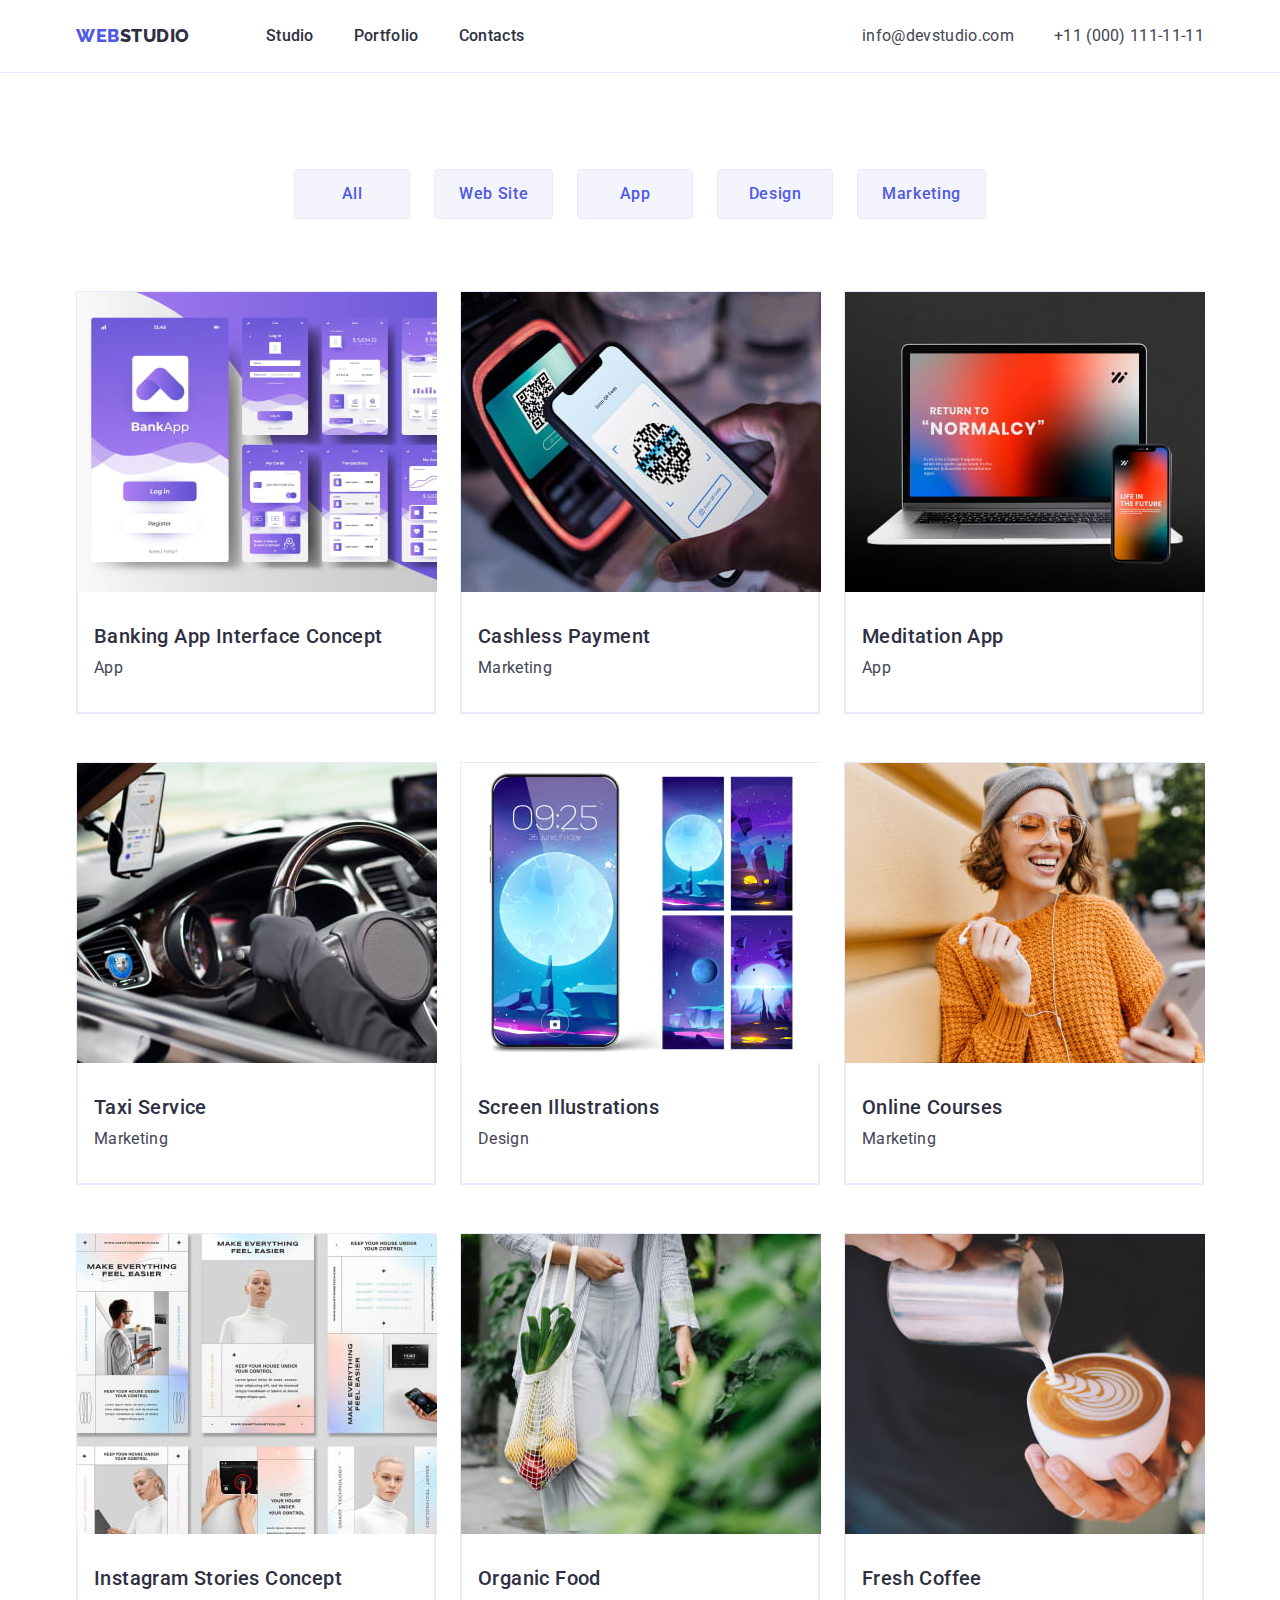
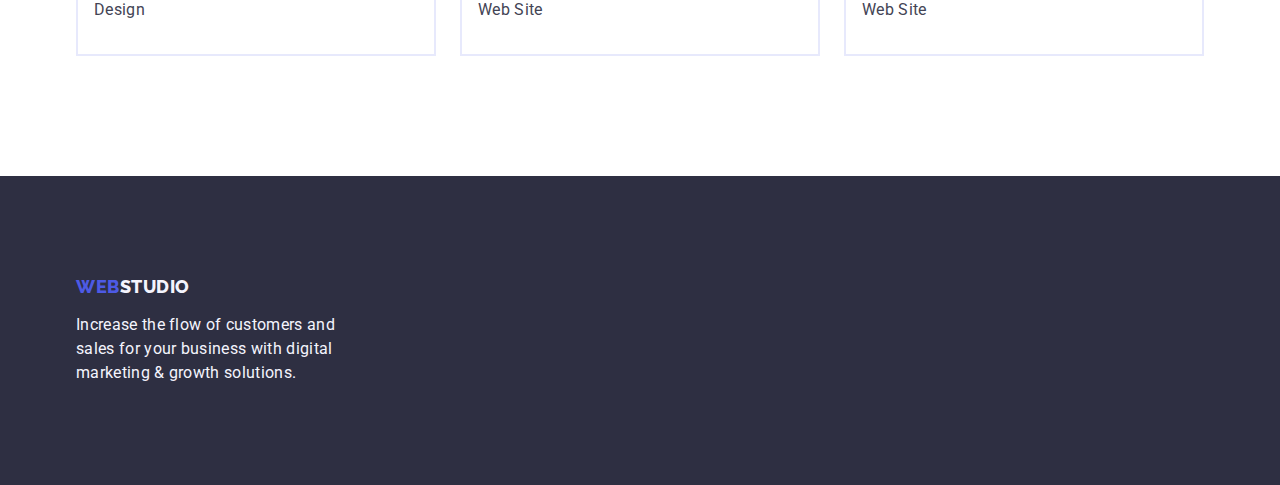
==== portfolio.html @ f3d7bf02 "Initial commit" ====
<!DOCTYPE html>
<html lang="en">
  <head>
    <meta charset="UTF-8" />
    <meta http-equiv="X-UA-Compatible" content="IE=edge" />
    <meta name="viewport" content="width=device-width, initial-scale=1.0" />
    <title>Effective Solutions for Your Business</title>
    <link rel="preconnect" href="https://fonts.googleapis.com" />
    <link rel="preconnect" href="https://fonts.gstatic.com" crossorigin />
    <link
      href="https://fonts.googleapis.com/css2?family=Raleway:wght@800&family=Roboto:wght@400;500;700&display=swap"
      rel="stylesheet"
    />
    <link
      rel="stylesheet"
      href="https://cdnjs.cloudflare.com/ajax/libs/modern-normalize/1.0.0/modern-normalize.min.css"
    />
    <link rel="stylesheet" href="./css/styles.css" />
  </head>
  <body>
    <header class="page-header">
      <div class="page-header-container container">
        <nav class="page-navigation">
          <a class="logo logo-header link" href="./index.html">
            Web<span class="logo-black">Studio</span></a
          >
          <ul class="nav list">
            <li>
              <a class="navigation-list-link link" href="./index.html"
                >Studio</a
              >
            </li>
            <li>
              <a class="navigation-list-link link" href="./portfolio.html"
                >Portfolio</a
              >
            </li>
            <li><a class="navigation-list-link link" href="">Contacts</a></li>
          </ul>
        </nav>
        <address class="main-adress">
          <ul class="adress-list list">
            <li class="adress-item">
              <a class="adress-item-link link" href="mailto:info@devstudio.com"
                >info@devstudio.com</a
              >
            </li>
            <li class="adress-item">
              <a class="adress-item-link link" href="tel:+110001111111"
                >+11 (000) 111-11-11</a
              >
            </li>
          </ul>
        </address>
      </div>
    </header>
    <main>
      <section class="offers-container">
        <div class="container">
          <h1 class="visually-hidden">Our offers</h1>
          <ul class="offers-menu list">
            <li class="offers-btn-item">
              <button class="offers-btn" type="button">All</button>
            </li>
            <li class="offers-btn-item">
              <button class="offers-btn" type="button">Web Site</button>
            </li>
            <li class="offers-btn-item">
              <button class="offers-btn" type="button">App</button>
            </li>
            <li class="offers-btn-item">
              <button class="offers-btn" type="button">Design</button>
            </li>
            <li class="offers-btn-item">
              <button class="offers-btn" type="button">Marketing</button>
            </li>
          </ul>
          <ul class="offers-list list">
            <li class="offers-list-item">
              <a class="offers-list-item-link link" href="">
                <img
                  src="./images/portfolio-main-section/banking-app.jpg"
                  alt="Illustration of what we offer"
                  width="360"
                  height="300"
                />
                <div class="card-description-page-sec">
                  <h2 class="third-title">Banking App Interface Concept</h2>
                  <p class="list-description">App</p>
                </div>
              </a>
            </li>
            <li class="offers-list-item">
              <a class="offers-list-item-link link" href="">
                <img
                  src="./images/portfolio-main-section/cashless-payment.jpg"
                  alt="Illustration of what we offer"
                  width="360"
                  height="300"
                />
                <div class="card-description-page-sec">
                  <h2 class="third-title">Cashless Payment</h2>
                  <p class="list-description">Marketing</p>
                </div>
              </a>
            </li>
            <li class="offers-list-item">
              <a class="offers-list-item-link link" href="">
                <img
                  src="./images/portfolio-main-section/meditation-app.jpg"
                  alt="Illustration of what we offer"
                  width="360"
                  height="300"
                />
                <div class="card-description-page-sec">
                  <h2 class="third-title">Meditation App</h2>
                  <p class="list-description">App</p>
                </div>
              </a>
            </li>
            <li class="offers-list-item">
              <a class="offers-list-item-link link" href="">
                <img
                  src="./images/portfolio-main-section/taxi-service.jpg"
                  alt="Illustration of what we offer"
                  width="360"
                  height="300"
                />
                <div class="card-description-page-sec">
                  <h2 class="third-title">Taxi Service</h2>
                  <p class="list-description">Marketing</p>
                </div>
              </a>
            </li>
            <li class="offers-list-item">
              <a class="offers-list-item-link link" href="">
                <img
                  src="./images/portfolio-main-section/screen-illustrations.jpg"
                  alt="Illustration of what we offer"
                  width="360"
                  height="300"
                />
                <div class="card-description-page-sec">
                  <h2 class="third-title">Screen Illustrations</h2>
                  <p class="list-description">Design</p>
                </div>
              </a>
            </li>
            <li class="offers-list-item">
              <a class="offers-list-item-link link" href="">
                <img
                  src="./images/portfolio-main-section/online-courses.jpg"
                  alt="Illustration of what we offer"
                  width="360"
                  height="300"
                />
                <div class="card-description-page-sec">
                  <h2 class="third-title">Online Courses</h2>
                  <p class="list-description">Marketing</p>
                </div>
              </a>
            </li>
            <li class="offers-list-item">
              <a class="offers-list-item-link link" href="">
                <img
                  src="./images/portfolio-main-section/instagram-stories-concept.jpg"
                  alt="Illustration of what we offer"
                  width="360"
                  height="300"
                />
                <div class="card-description-page-sec">
                  <h2 class="third-title">Instagram Stories Concept</h2>
                  <p class="list-description">Design</p>
                </div>
              </a>
            </li>
            <li class="offers-list-item">
              <a class="offers-list-item-link link" href="">
                <img
                  src="./images/portfolio-main-section/organic-food.jpg"
                  alt="Illustration of what we offer"
                  width="360"
                  height="300"
                />
                <div class="card-description-page-sec">
                  <h2 class="third-title">Organic Food</h2>
                  <p class="list-description">Web Site</p>
                </div>
              </a>
            </li>
            <li class="offers-list-item">
              <a class="offers-list-item-link link" href="">
                <img
                  src="./images/portfolio-main-section/fresh-coffee.jpg"
                  alt="Illustration of what we offer"
                  width="360"
                  height="300"
                />
                <div class="card-description-page-sec">
                  <h2 class="third-title">Fresh Coffee</h2>
                  <p class="list-description">Web Site</p>
                </div>
              </a>
            </li>
          </ul>
        </div>
      </section>
    </main>
    <footer class="footer-container">
      <div class="container">
        <a class="logo link" href="./index.html">
          Web<span class="logo-footer">Studio</span></a
        >
        <p class="footer-container-text">
          Increase the flow of customers and sales for your business with
          digital marketing & growth solutions.
        </p>
      </div>
    </footer>
  </body>
</html>
---- css/styles.css ----
:root {
  --main-font-family: 'Roboto', sans-serif;
  --logo-font-family: 'Raleway', sans-serif;
  --primary-text-color-theme-light: #2e2f42;
  --secondary-text-color-theme-light: #434455;
  --primary-text-color-theme-dark: #fff;
  --secondary-text-color-theme-dark: #f4f4fd;
  --background-color-theme-light: #f4f4fd;
  --background-color-theme-dark: #2e2f42;
  --backgound-cards-color: #fff;
  --accent-color: #4d5ae5;
  --secondary-accent-color: #e7e9fc;
  --hover-state-color: #404bbf;
}

h1,
h2,
h3,
h4,
p {
  margin-top: 0;
  margin-bottom: 0;
}

ul,
ol {
  margin-top: 0;
  margin-bottom: 0;
  padding-left: 0;
}

img {
  display: block;
}

.list {
  list-style: none;
}
.link {
  text-decoration: none;
  font-style: normal;
  color: var(--primary-text-color-theme-light);
}
body {
  font-family: var(--main-font-family);
  color: var(--secondary-text-color-theme-light);
  background-color: var(--backgound-cards-color);
}

.container {
  max-width: 1158px;
  margin: 0 auto;
  padding: 0 15px;
}

button {
  font-family: inherit;
  cursor: pointer;
}
/* header */

.page-header {
  padding-top: 24px;
  padding-bottom: 24px;
  border-bottom: 1px solid var(--secondary-accent-color);
  background: var(--backgound-cards-color);
}

.page-header-container {
  display: flex;
  align-items: center;
}

.page-navigation {
  display: flex;
  /* column-gap: 76px; */
  align-items: center;
}
.nav {
  display: flex;
  gap: 40px;
  /* padding-top: 24px;
  padding-bottom: 24px; */
}

.main-adress > ul {
  display: flex;
  gap: 40px;
}

.main-adress {
  margin-left: auto;
}

.navigation-list-link {
  font-family: 'Roboto', sans-serif;
  font-weight: 500;
  font-size: 16px;
  line-height: 1.5;
  letter-spacing: 0.02em;
  color: var(--primary-text-color-theme-light);
  padding: 24px 0;
}

.navigation-list-link:hover,
.navigation-list-link:focus {
  color: var(--hover-state-color);
}

.navigation-list-link:active {
  color: var(--hover-state-color);
}

.main-adress {
  font-style: normal;
}
.adress-item-link {
  font-family: inherit;
  font-size: 16px;
  line-height: 1.5;
  letter-spacing: 0.02em;
  color: inherit;
}
.adress-item-link:hover,
.adress-item-link:focus {
  color: var(--hover-state-color);
}

/* logo */

.logo {
  font-family: var(--logo-font-family);
  font-weight: 800;
  font-size: 18px;
  line-height: 1.17;
  display: inline-block;
  align-items: center;
  margin-bottom: 16px;
  letter-spacing: 0.03em;
  text-transform: uppercase;
  color: var(--accent-color);
  margin-right: 76px;
}
.logo-header {
  /* padding-top: 24px;
  padding-bottom: 24px; */
  margin-bottom: 0;
}

.logo-black {
  color: var(--primary-text-color-theme-light);
}
.logo-footer {
  color: var(--secondary-text-color-theme-dark);
}
/* HERO */

.hero-section {
  background-color: var(--background-color-theme-dark);
  padding: 188px 0;
}
.hero-title {
  font-weight: 700;
  font-size: 56px;
  line-height: 1.07;
  letter-spacing: 0.02em;
  color: var(--primary-text-color-theme-dark);
  margin-left: auto;
  margin-right: auto;
  text-align: center;
  max-width: 496px;
}
.main-button {
  font-weight: 500;
  font-size: 16px;
  line-height: 1.5;
  letter-spacing: 0.04em;
  color: var(--primary-text-color-theme-dark);
  background: var(--accent-color);
  text-align: center;
  display: block;
  margin: 48px auto 0 auto;
  border: none;
  box-shadow: 0px 4px 4px rgba(0, 0, 0, 0.15);
  border-radius: 4px;
  padding: 16px 32px;
  min-width: 169px;
  height: 56px;
}

.main-button:hover,
.main-button:focus {
  background-color: var(--hover-state-color);
}

.section {
  padding-top: 120px;
  padding-bottom: 120px;
}

/* The second section */

.visually-hidden {
  position: absolute;
  width: 1px;
  height: 1px;
  margin: -1px;
  border: 0;
  padding: 0;
  white-space: nowrap;
  clip-path: inset(100%);
  clip: rect(0 0 0 0);
  overflow: hidden;
}

.solutions-list {
  display: flex;
  flex-direction: row;
  gap: 24px;
  justify-content: center;
  align-items: flex-end;
}
.solutions-list-item {
  flex-basis: calc((100% - 72px) / 4);
}

.third-title {
  font-weight: 500;
  font-size: 20px;
  line-height: 1.2;
  letter-spacing: 0.02em;
  color: var(--primary-text-color-theme-light);
  margin-bottom: 8px;
}
.list-description {
  font-weight: 400;
  font-size: 16px;
  line-height: 1.5;
  letter-spacing: 0.02em;
  color: var(--secondary-text-color-theme-light);
}

/* The third section */

.activities-container {
  padding-top: 120px;
  padding-bottom: 120px;
}

/*  ------------COMPONENT -----------*/
.secondary-title {
  font-weight: 700;
  font-size: 36px;
  line-height: 1.11;
  letter-spacing: 0.02em;
  text-transform: capitalize;
  color: var(--primary-text-color-theme-light);
  text-align: center;
  margin-bottom: 72px;
  margin-left: auto;
  margin-right: auto;
}
/* / ------------COMPONENT -----------*/

.activities-list {
  display: flex;
  flex-direction: row;
  gap: 24px;
  flex-basis: calc((100% - 48px) / 3);
}

/* The forth section */
.team-list {
  display: flex;
  gap: 24px;
  flex-basis: calc(100%-72px) / 4;
}
.card-description-page-first {
  padding: 32px 16px;
  text-align: center;
}

.third-title {
  margin-bottom: 8px;
}

.team-list-item {
  background: var(--backgound-cards-color);
  box-shadow: 0px 1px 6px rgba(46, 47, 66, 0.08),
    0px 1px 1px rgba(46, 47, 66, 0.16), 0px 2px 1px rgba(46, 47, 66, 0.08);
  border-radius: 0px 0px 4px 4px;
}
.our-team {
  background: #f4f4fd;
  padding-top: 120px;
  padding-bottom: 120px;

  /* / The forth section */
}

/* footer */
.footer-container {
  background-color: var(--background-color-theme-dark);
  padding-top: 100px;
  padding-bottom: 100px;
}

.footer-container-text {
  font-size: 16px;
  line-height: 1.5;
  letter-spacing: 0.02em;
  color: var(--secondary-text-color-theme-dark);
  max-width: 264px;
}

/* PAGE PORTFOLIO  */

.offers-container {
  padding-top: 96px;
  padding-bottom: 120px;
}

.offers-menu {
  display: flex;
  margin-bottom: 72px;
  justify-content: center;
  align-items: center;
  gap: 24px;
}

.offers-btn {
  background: var(--secondary-text-color-theme-dark);
  color: var(--accent-color);
  border: 1px solid #e7e9fc;
  border-radius: 4px;
  font-weight: 500;
  font-size: 16px;
  line-height: 1.5;
  letter-spacing: 0.04em;
  min-width: 116px;
  padding: 12px 24px;
  flex-basis: calc((100%- 96px) / 5);
}
.offers-btn:hover,
.offers-btn:focus {
  background: var(--hover-state-color);
  /* box-shadow: 0px 3px 1px rgba(0, 0, 0, 0.1), 0px 2px 1px rgba(0, 0, 0, 0.08),
    0px 2px 2px rgba(0, 0, 0, 0.12);
  border-radius: 4px; */
  color: var(--primary-text-color-theme-dark);
  border: 1px solid transparent;
}
.offers-list-item {
  background: var(--backgound-cards-color);
  border: 1px solid var(--secondary-accent-color);
  flex-basis: calc((100% - 48px) / 3);
  max-width: 360px;
}

.offers-list {
  display: flex;
  flex-wrap: wrap;
  column-gap: 24px;
  row-gap: 48px;
  flex-basis: calc((100% - 48px) / 3);
}
.card-description-page-sec {
  padding: 32px 16px;
  border: 1px solid #e7e9fc;
  border-top: none;
}
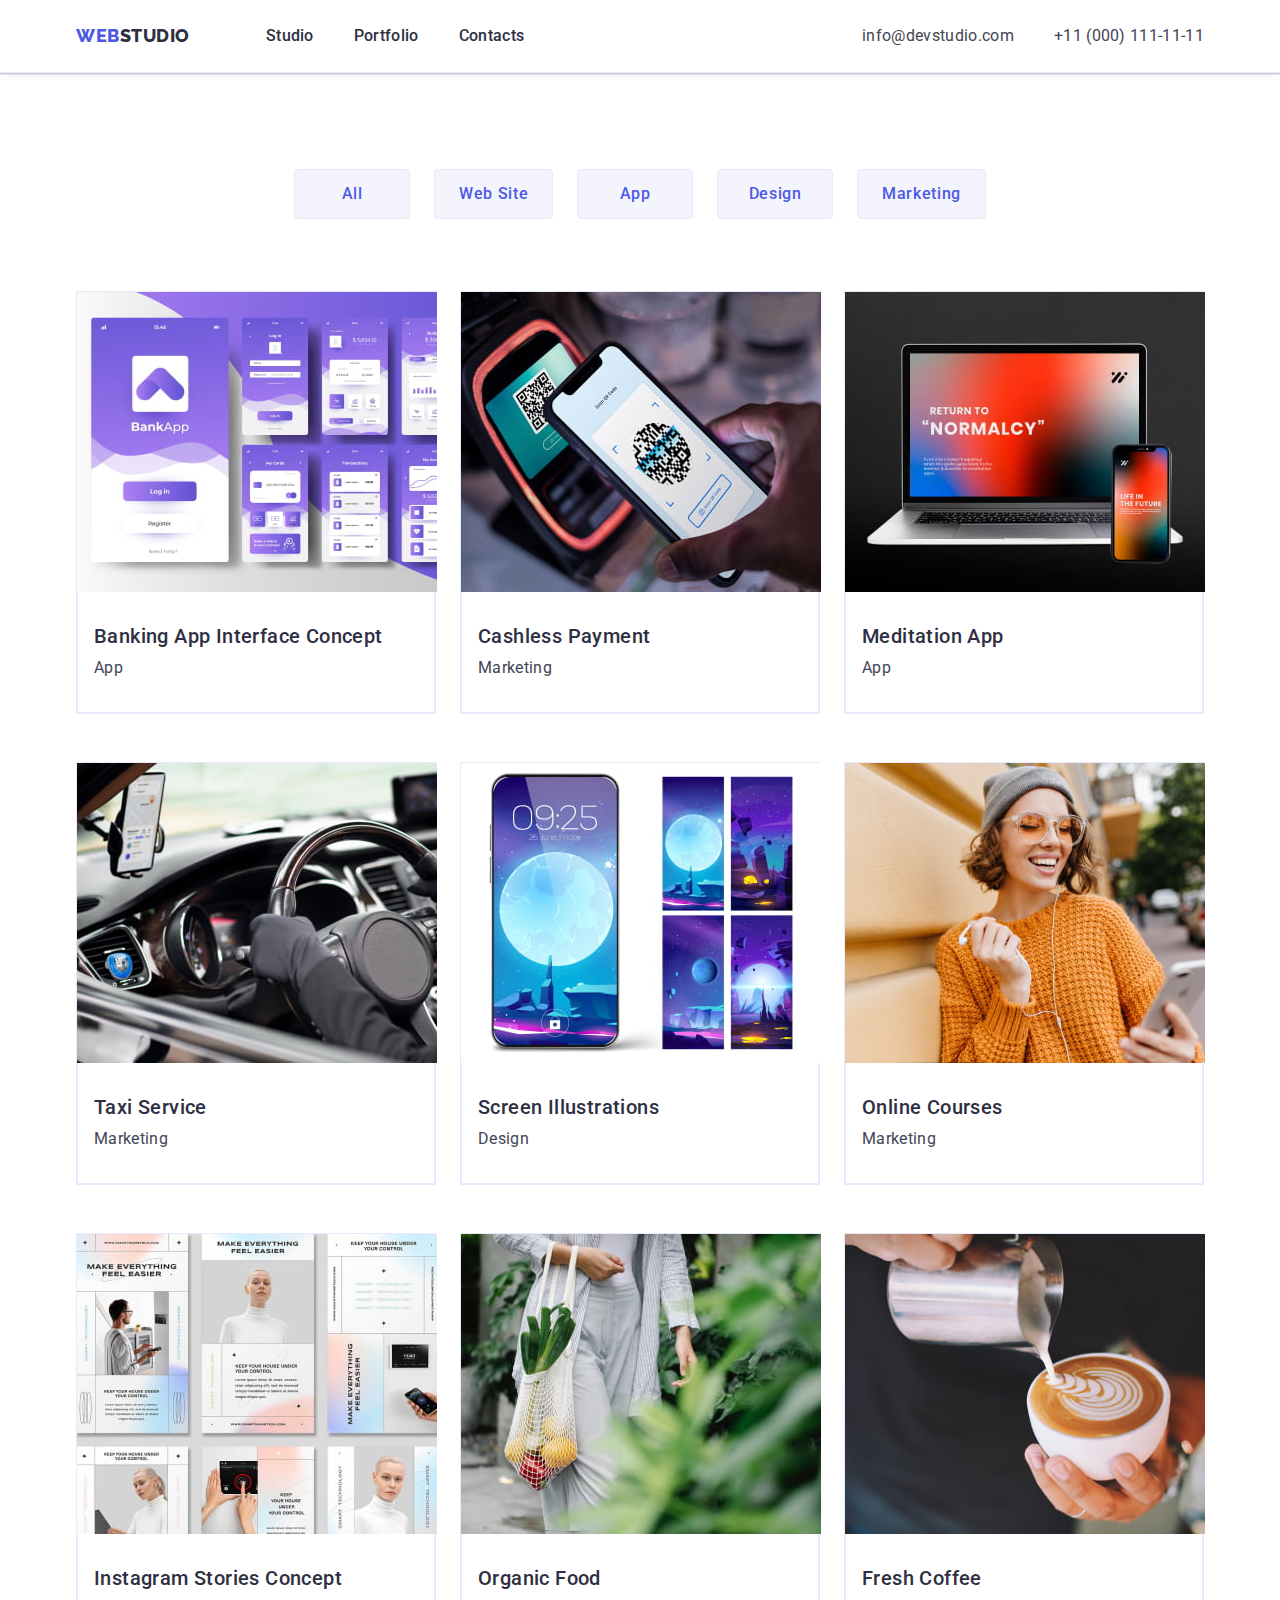
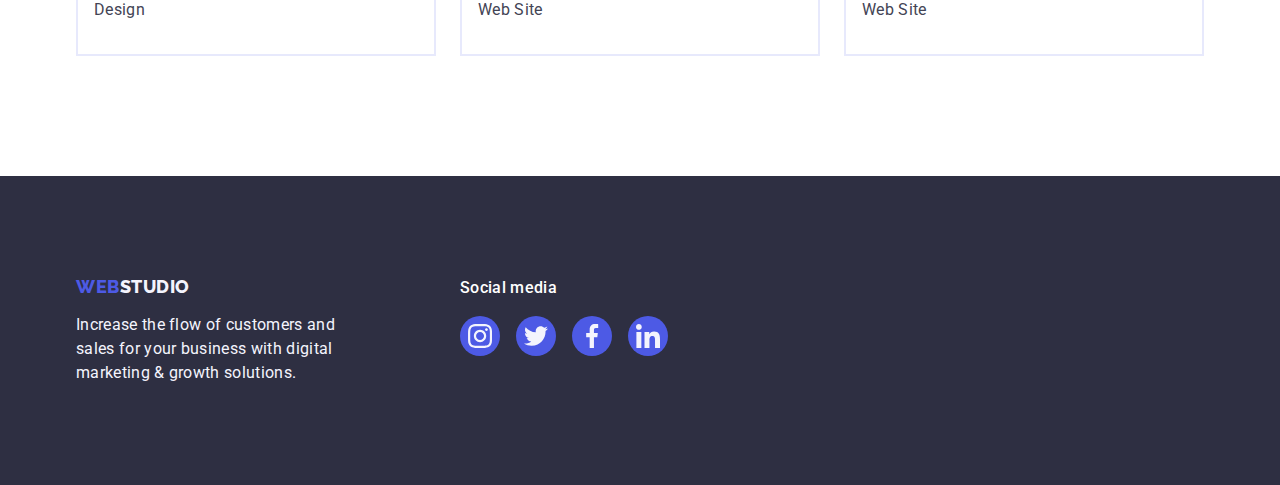
==== commit 0c84a76b: "upgrade" ====
--- a/portfolio.html
+++ b/portfolio.html
@@ -207,14 +207,49 @@
       </section>
     </main>
     <footer class="footer-container">
-      <div class="container">
-        <a class="logo link" href="./index.html">
-          Web<span class="logo-footer">Studio</span></a
-        >
-        <p class="footer-container-text">
-          Increase the flow of customers and sales for your business with
-          digital marketing & growth solutions.
-        </p>
+      <div class="footer-container-box container">
+        <div class="footer-box-logo">
+          <a class="logo link" href="./index.html">
+            Web<span class="logo-footer">Studio</span></a
+          >
+          <p class="footer-container-text">
+            Increase the flow of customers and sales for your business with
+            digital marketing & growth solutions.
+          </p>
+        </div>
+        <div class="footer-box-links">
+          <p class="footer-box-text">Social media</p>
+          <ul class="footer-links-list list">
+            <li class="footer-links-list-item">
+              <a class="footer-link" href="">
+                <svg class="icons-footer-svg" width="24" height="24">
+                  <use href="./images/icons.svg#icon-instagram-2"></use>
+                </svg>
+              </a>
+            </li>
+            <li class="footer-links-list-item">
+              <a class="footer-link" href="">
+                <svg class="icons-footer-svg" width="24" height="24">
+                  <use href="./images/icons.svg#icon-twitter-1"></use>
+                </svg>
+              </a>
+            </li>
+            <li class="footer-links-list-item">
+              <a class="footer-link" href="">
+                <svg class="icons-footer-svg" width="24" height="24">
+                  <use href="./images/icons.svg#icon-facebook-1"></use>
+                </svg>
+              </a>
+            </li>
+            <li class="footer-links-list-item">
+              <a class="footer-link" href="">
+                <svg class="icons-footer-svg" width="24" height="24">
+                  <use href="./images/icons.svg#icon-linkedin-1"></use>
+                </svg>
+              </a>
+            </li>
+          </ul>
+        </div>
       </div>
     </footer>
   </body>
--- a/css/styles.css
+++ b/css/styles.css
@@ -11,6 +11,7 @@
   --accent-color: #4d5ae5;
   --secondary-accent-color: #e7e9fc;
   --hover-state-color: #404bbf;
+  --icons-color: #8e8f99;
 }
 
 h1,
@@ -64,6 +65,8 @@
   padding-bottom: 24px;
   border-bottom: 1px solid var(--secondary-accent-color);
   background: var(--backgound-cards-color);
+  box-shadow: 0px 2px 1px rgba(46, 47, 66, 0.08),
+    0px 1px 1px rgba(46, 47, 66, 0.16), 0px 1px 6px rgba(46, 47, 66, 0.08);
 }
 
 .page-header-container {
@@ -156,9 +159,19 @@
 /* HERO */
 
 .hero-section {
+  background-image: linear-gradient(
+      rgba(46, 47, 66, 0.7),
+      rgba(46, 47, 66, 0.7)
+    ),
+    url(../images/people-office-bg.jpg);
+  background-size: cover;
   background-color: var(--background-color-theme-dark);
   padding: 188px 0;
-}
+  background-repeat: no-repeat;
+  max-width: 1440px;
+  background-position: center;
+}
+
 .hero-title {
   font-weight: 700;
   font-size: 56px;
@@ -213,6 +226,19 @@
   overflow: hidden;
 }
 
+.icons-lisst-item-container {
+  display: flex;
+  flex-direction: row;
+  gap: 24px;
+  align-items: center;
+  justify-content: center;
+  height: 112px;
+  background-color: #f4f4fd;
+  border-radius: 4px;
+  margin-bottom: 8px;
+  max-width: 264px;
+}
+
 .solutions-list {
   display: flex;
   flex-direction: row;
@@ -276,8 +302,37 @@
   flex-basis: calc(100%-72px) / 4;
 }
 .card-description-page-first {
-  padding: 32px 16px;
+  padding: 32px 0px;
   text-align: center;
+}
+.icons-section-four-list {
+  display: flex;
+  justify-content: center;
+  gap: 24px;
+  margin-top: 8px;
+}
+.icons-section-four-list-item {
+  width: 40px;
+  height: 40px;
+}
+.icons-section-four-list-item-link {
+  width: 100%;
+  height: 100%;
+  background-color: var(--accent-color);
+  border-radius: 50%;
+  display: flex;
+  align-items: center;
+  justify-content: center;
+}
+.icons-section-four-list-item-link:hover {
+  background-color: var(--hover-state-color);
+  cursor: pointer;
+}
+.icons-section-four-list-item-link:focus {
+  background-color: #404bbf;
+}
+.icons-section-four-svg {
+  fill: var(--background-color-theme-light);
 }
 
 .third-title {
@@ -298,12 +353,68 @@
   /* / The forth section */
 }
 
+/* THE FIFTH SECTION */
+.customers-section {
+  padding-top: 120px;
+  padding-bottom: 120px;
+}
+.customers-section-titile {
+  font-size: 36px;
+  line-height: 1.1;
+  color: var(--primary-text-color-theme-light);
+  margin-bottom: 72px;
+  text-align: center;
+}
+.customers-section-list {
+  display: flex;
+  flex-direction: row;
+  gap: 24px;
+}
+.customers-section-list-item {
+  width: calc((100% - 120px) / 6);
+  height: 88px;
+}
+.customers-section-list-item-link {
+  width: 100%;
+  height: 100%;
+  border: 1px solid #8e8f99;
+  border-radius: 4px;
+  display: flex;
+  align-items: center;
+  justify-content: center;
+  color: var(--icons-color);
+}
+.customers-section-list-item-link:hover,
+.customers-section-list-item-link:focus {
+  border-color: #404bbf;
+  color: #404bbf;
+}
+.customers-section-list-svg {
+  fill: currentColor;
+}
+
 /* footer */
+.footer-container-box {
+  display: flex;
+  align-items: baseline;
+}
 .footer-container {
   background-color: var(--background-color-theme-dark);
   padding-top: 100px;
   padding-bottom: 100px;
 }
+.footer-links-list {
+  display: flex;
+  flex-direction: row;
+  gap: 16px;
+}
+.footer-links-list-item {
+  width: 40px;
+  height: 40px;
+}
+.footer-box-logo {
+  margin-right: 120px;
+}
 
 .footer-container-text {
   font-size: 16px;
@@ -312,8 +423,53 @@
   color: var(--secondary-text-color-theme-dark);
   max-width: 264px;
 }
-
+.footer-container-paragraph {
+  font-weight: 500;
+  font-size: 16px;
+  line-height: 1.5;
+  letter-spacing: 0.02em;
+  color: var(--primary-text-color-theme-dark);
+  margin-bottom: 16px;
+}
+.footer-box-links {
+  display: flex;
+  flex-direction: column;
+}
+.footer-box-text {
+  font-weight: 500;
+  font-size: 16px;
+  line-height: 1.5;
+  letter-spacing: 0.02em;
+  color: var(--primary-text-color-theme-dark);
+  margin-bottom: 16px;
+}
+.footer-link {
+  width: 100%;
+  height: 100%;
+  background-color: var(--accent-color);
+  border-radius: 50%;
+  display: flex;
+  align-items: center;
+  justify-content: center;
+}
+.footer-link:hover,
+.footer-link:hover {
+  background-color: #31d0aa;
+  background-color: #31d0aa;
+}
+.icons-footer-svg {
+  fill: var(--background-color-theme-light);
+}
 /* PAGE PORTFOLIO  */
+
+.offers-list-item-link {
+  display: block;
+}
+.offers-list-item-link:hover,
+.offers-list-item-link:focus {
+  box-shadow: 0px 1px 6px rgba(46, 47, 66, 0.08),
+    0px 1px 1px rgba(46, 47, 66, 0.16), 0px 2px 1px rgba(46, 47, 66, 0.08);
+}
 
 .offers-container {
   padding-top: 96px;
@@ -344,9 +500,9 @@
 .offers-btn:hover,
 .offers-btn:focus {
   background: var(--hover-state-color);
-  /* box-shadow: 0px 3px 1px rgba(0, 0, 0, 0.1), 0px 2px 1px rgba(0, 0, 0, 0.08),
+  box-shadow: 0px 3px 1px rgba(0, 0, 0, 0.1), 0px 2px 1px rgba(0, 0, 0, 0.08),
     0px 2px 2px rgba(0, 0, 0, 0.12);
-  border-radius: 4px; */
+  border-radius: 4px;
   color: var(--primary-text-color-theme-dark);
   border: 1px solid transparent;
 }
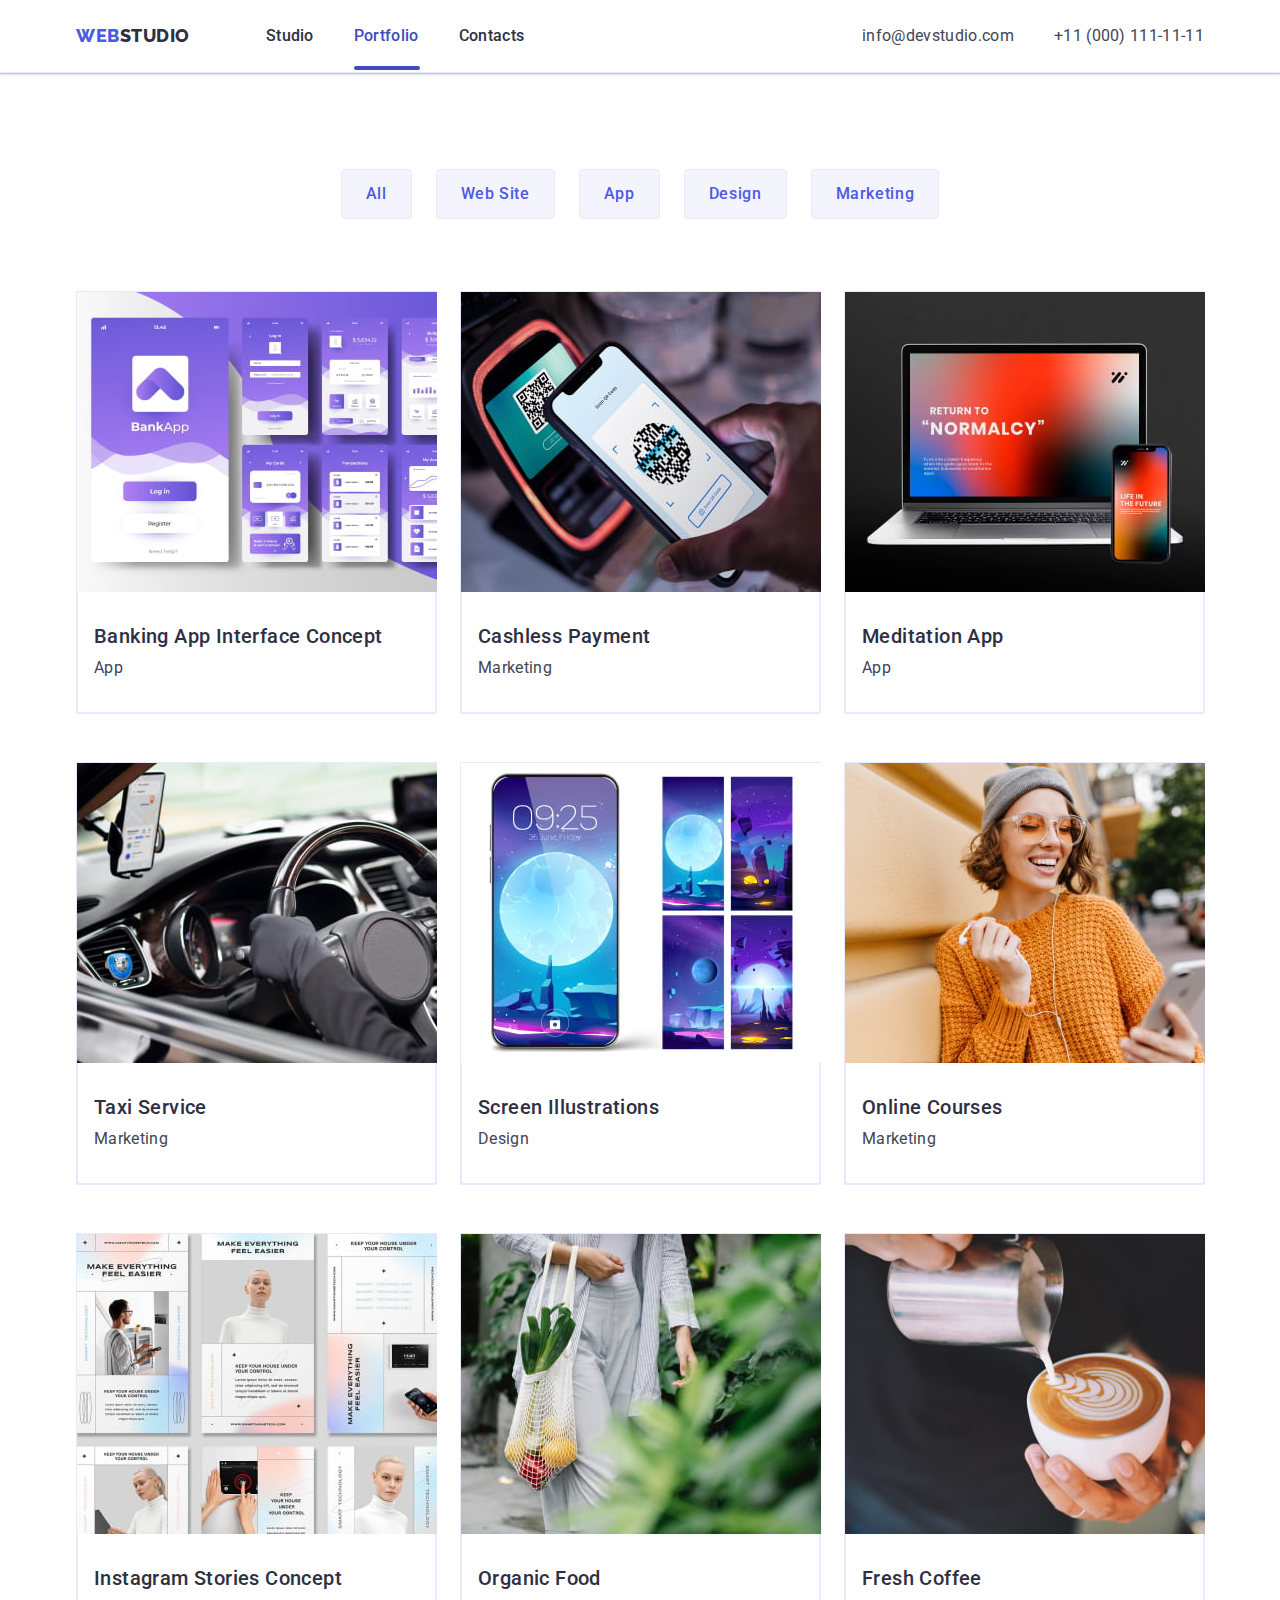
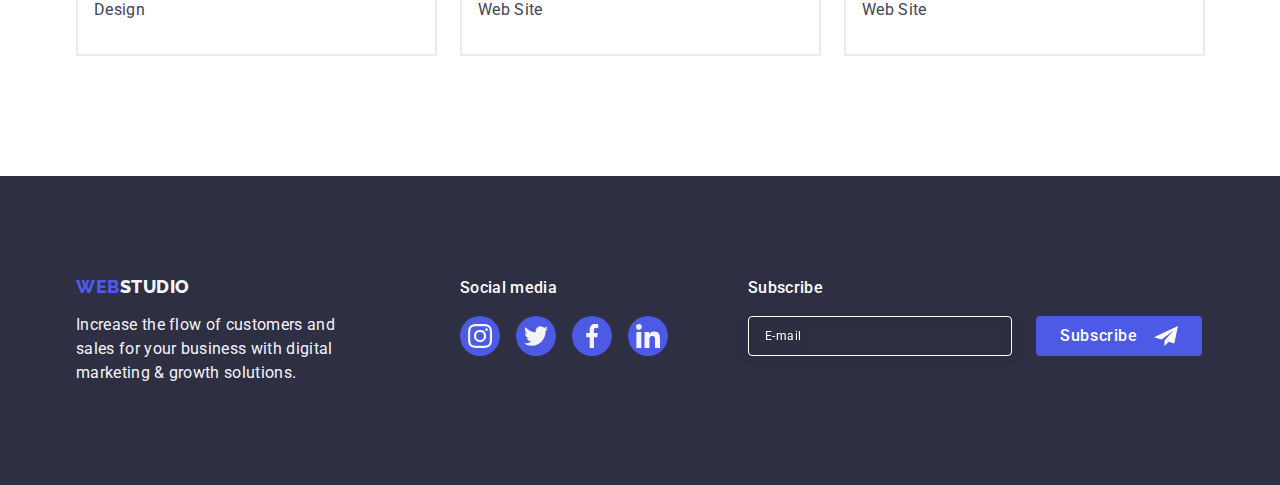
==== commit 45aded4a: "upoi" ====
--- a/portfolio.html
+++ b/portfolio.html
@@ -31,7 +31,9 @@
               >
             </li>
             <li>
-              <a class="navigation-list-link link" href="./portfolio.html"
+              <a
+                class="navigation-list-link navigation-list-link-current-page-portfolio link"
+                href="./portfolio.html"
                 >Portfolio</a
               >
             </li>
@@ -78,12 +80,20 @@
           <ul class="offers-list list">
             <li class="offers-list-item">
               <a class="offers-list-item-link link" href="">
-                <img
-                  src="./images/portfolio-main-section/banking-app.jpg"
-                  alt="Illustration of what we offer"
-                  width="360"
-                  height="300"
-                />
+                <div class="offers-list-img-wrapper">
+                  <img
+                    src="./images/portfolio-main-section/banking-app.jpg"
+                    alt="Illustration of what we offer"
+                    width="360"
+                    height="300"
+                  />
+                  <p class="overlay">
+                    14 Stylish and User-Friendly App Design Concepts · Task
+                    Manager App · Calorie Tracker App · Exotic Fruit Ecommerce
+                    App · Cloud Storage App
+                  </p>
+                </div>
+
                 <div class="card-description-page-sec">
                   <h2 class="third-title">Banking App Interface Concept</h2>
                   <p class="list-description">App</p>
@@ -92,12 +102,19 @@
             </li>
             <li class="offers-list-item">
               <a class="offers-list-item-link link" href="">
-                <img
-                  src="./images/portfolio-main-section/cashless-payment.jpg"
-                  alt="Illustration of what we offer"
-                  width="360"
-                  height="300"
-                />
+                <div class="offers-list-img-wrapper">
+                  <img
+                    src="./images/portfolio-main-section/cashless-payment.jpg"
+                    alt="Illustration of what we offer"
+                    width="360"
+                    height="300"
+                  />
+                  <p class="overlay">
+                    14 Stylish and User-Friendly App Design Concepts · Task
+                    Manager App · Calorie Tracker App · Exotic Fruit Ecommerce
+                    App · Cloud Storage App
+                  </p>
+                </div>
                 <div class="card-description-page-sec">
                   <h2 class="third-title">Cashless Payment</h2>
                   <p class="list-description">Marketing</p>
@@ -106,12 +123,19 @@
             </li>
             <li class="offers-list-item">
               <a class="offers-list-item-link link" href="">
-                <img
-                  src="./images/portfolio-main-section/meditation-app.jpg"
-                  alt="Illustration of what we offer"
-                  width="360"
-                  height="300"
-                />
+                <div class="offers-list-img-wrapper">
+                  <img
+                    src="./images/portfolio-main-section/meditation-app.jpg"
+                    alt="Illustration of what we offer"
+                    width="360"
+                    height="300"
+                  />
+                  <p class="overlay">
+                    14 Stylish and User-Friendly App Design Concepts · Task
+                    Manager App · Calorie Tracker App · Exotic Fruit Ecommerce
+                    App · Cloud Storage App
+                  </p>
+                </div>
                 <div class="card-description-page-sec">
                   <h2 class="third-title">Meditation App</h2>
                   <p class="list-description">App</p>
@@ -120,12 +144,19 @@
             </li>
             <li class="offers-list-item">
               <a class="offers-list-item-link link" href="">
-                <img
-                  src="./images/portfolio-main-section/taxi-service.jpg"
-                  alt="Illustration of what we offer"
-                  width="360"
-                  height="300"
-                />
+                <div class="offers-list-img-wrapper">
+                  <img
+                    src="./images/portfolio-main-section/taxi-service.jpg"
+                    alt="Illustration of what we offer"
+                    width="360"
+                    height="300"
+                  />
+                  <p class="overlay">
+                    14 Stylish and User-Friendly App Design Concepts · Task
+                    Manager App · Calorie Tracker App · Exotic Fruit Ecommerce
+                    App · Cloud Storage App
+                  </p>
+                </div>
                 <div class="card-description-page-sec">
                   <h2 class="third-title">Taxi Service</h2>
                   <p class="list-description">Marketing</p>
@@ -134,12 +165,19 @@
             </li>
             <li class="offers-list-item">
               <a class="offers-list-item-link link" href="">
-                <img
-                  src="./images/portfolio-main-section/screen-illustrations.jpg"
-                  alt="Illustration of what we offer"
-                  width="360"
-                  height="300"
-                />
+                <div class="offers-list-img-wrapper">
+                  <img
+                    src="./images/portfolio-main-section/screen-illustrations.jpg"
+                    alt="Illustration of what we offer"
+                    width="360"
+                    height="300"
+                  />
+                  <p class="overlay">
+                    14 Stylish and User-Friendly App Design Concepts · Task
+                    Manager App · Calorie Tracker App · Exotic Fruit Ecommerce
+                    App · Cloud Storage App
+                  </p>
+                </div>
                 <div class="card-description-page-sec">
                   <h2 class="third-title">Screen Illustrations</h2>
                   <p class="list-description">Design</p>
@@ -148,12 +186,19 @@
             </li>
             <li class="offers-list-item">
               <a class="offers-list-item-link link" href="">
-                <img
-                  src="./images/portfolio-main-section/online-courses.jpg"
-                  alt="Illustration of what we offer"
-                  width="360"
-                  height="300"
-                />
+                <div class="offers-list-img-wrapper">
+                  <img
+                    src="./images/portfolio-main-section/online-courses.jpg"
+                    alt="Illustration of what we offer"
+                    width="360"
+                    height="300"
+                  />
+                  <p class="overlay">
+                    14 Stylish and User-Friendly App Design Concepts · Task
+                    Manager App · Calorie Tracker App · Exotic Fruit Ecommerce
+                    App · Cloud Storage App
+                  </p>
+                </div>
                 <div class="card-description-page-sec">
                   <h2 class="third-title">Online Courses</h2>
                   <p class="list-description">Marketing</p>
@@ -162,12 +207,19 @@
             </li>
             <li class="offers-list-item">
               <a class="offers-list-item-link link" href="">
-                <img
-                  src="./images/portfolio-main-section/instagram-stories-concept.jpg"
-                  alt="Illustration of what we offer"
-                  width="360"
-                  height="300"
-                />
+                <div class="offers-list-img-wrapper">
+                  <img
+                    src="./images/portfolio-main-section/instagram-stories-concept.jpg"
+                    alt="Illustration of what we offer"
+                    width="360"
+                    height="300"
+                  />
+                  <p class="overlay">
+                    14 Stylish and User-Friendly App Design Concepts · Task
+                    Manager App · Calorie Tracker App · Exotic Fruit Ecommerce
+                    App · Cloud Storage App
+                  </p>
+                </div>
                 <div class="card-description-page-sec">
                   <h2 class="third-title">Instagram Stories Concept</h2>
                   <p class="list-description">Design</p>
@@ -176,12 +228,19 @@
             </li>
             <li class="offers-list-item">
               <a class="offers-list-item-link link" href="">
-                <img
-                  src="./images/portfolio-main-section/organic-food.jpg"
-                  alt="Illustration of what we offer"
-                  width="360"
-                  height="300"
-                />
+                <div class="offers-list-img-wrapper">
+                  <img
+                    src="./images/portfolio-main-section/organic-food.jpg"
+                    alt="Illustration of what we offer"
+                    width="360"
+                    height="300"
+                  />
+                  <p class="overlay">
+                    14 Stylish and User-Friendly App Design Concepts · Task
+                    Manager App · Calorie Tracker App · Exotic Fruit Ecommerce
+                    App · Cloud Storage App
+                  </p>
+                </div>
                 <div class="card-description-page-sec">
                   <h2 class="third-title">Organic Food</h2>
                   <p class="list-description">Web Site</p>
@@ -190,12 +249,19 @@
             </li>
             <li class="offers-list-item">
               <a class="offers-list-item-link link" href="">
-                <img
-                  src="./images/portfolio-main-section/fresh-coffee.jpg"
-                  alt="Illustration of what we offer"
-                  width="360"
-                  height="300"
-                />
+                <div class="offers-list-img-wrapper">
+                  <img
+                    src="./images/portfolio-main-section/fresh-coffee.jpg"
+                    alt="Illustration of what we offer"
+                    width="360"
+                    height="300"
+                  />
+                  <p class="overlay">
+                    14 Stylish and User-Friendly App Design Concepts · Task
+                    Manager App · Calorie Tracker App · Exotic Fruit Ecommerce
+                    App · Cloud Storage App
+                  </p>
+                </div>
                 <div class="card-description-page-sec">
                   <h2 class="third-title">Fresh Coffee</h2>
                   <p class="list-description">Web Site</p>
@@ -250,6 +316,24 @@
             </li>
           </ul>
         </div>
+        <div class="subscribe-field">
+          <p class="footer-box-text">Subscribe</p>
+          <form class="subscribe-field-box">
+            <label class="subscribe-field-box-label">
+              <input
+                type="email"
+                class="subscribe-field-input"
+                name="user-email"
+                placeholder="E-mail"
+            /></label>
+            <button type="submit" class="subscribe-field-btn">
+              Subscribe
+              <svg width="24" height="24" class="subscribe-field-icon">
+                <use href="./images/icons.svg#icon-telegram-sbsc"></use>
+              </svg>
+            </button>
+          </form>
+        </div>
       </div>
     </footer>
   </body>
--- a/css/styles.css
+++ b/css/styles.css
@@ -12,6 +12,8 @@
   --secondary-accent-color: #e7e9fc;
   --hover-state-color: #404bbf;
   --icons-color: #8e8f99;
+  --transition-duration-and-func: background-color 250ms
+    cubic-bezier(0.4, 0, 0.2, 1);
 }
 
 h1,
@@ -58,7 +60,7 @@
   font-family: inherit;
   cursor: pointer;
 }
-/* header */
+/* ================= HEADER ================= */
 
 .page-header {
   padding-top: 24px;
@@ -95,6 +97,9 @@
   margin-left: auto;
 }
 
+.nav-list-item {
+  position: relative;
+}
 .navigation-list-link {
   font-family: 'Roboto', sans-serif;
   font-weight: 500;
@@ -103,6 +108,42 @@
   letter-spacing: 0.02em;
   color: var(--primary-text-color-theme-light);
   padding: 24px 0;
+  transition: color 250ms cubic-bezier(0.4, 0, 0.2, 1);
+}
+
+.navigation-list-link-current-page-studio {
+  position: relative;
+  color: var(--hover-state-color);
+}
+.navigation-list-link-current-page-portfolio {
+  position: relative;
+  color: var(--hover-state-color);
+}
+
+.navigation-list-link-current-page-studio::after {
+  position: absolute;
+  content: '';
+  display: block;
+  width: 48px;
+  height: 4px;
+  background-color: var(--hover-state-color);
+  margin-top: 20px;
+  border-radius: 2px;
+  left: 0;
+  bottom: -1px;
+}
+
+.navigation-list-link-current-page-portfolio::after {
+  position: absolute;
+  content: '';
+  display: block;
+  width: 66px;
+  height: 4px;
+  background-color: var(--hover-state-color);
+  margin-top: 20px;
+  border-radius: 2px;
+  left: 0;
+  bottom: -1px;
 }
 
 .navigation-list-link:hover,
@@ -110,10 +151,6 @@
   color: var(--hover-state-color);
 }
 
-.navigation-list-link:active {
-  color: var(--hover-state-color);
-}
-
 .main-adress {
   font-style: normal;
 }
@@ -123,13 +160,15 @@
   line-height: 1.5;
   letter-spacing: 0.02em;
   color: inherit;
+  transition: color 250ms cubic-bezier(0.4, 0, 0.2, 1);
 }
 .adress-item-link:hover,
 .adress-item-link:focus {
   color: var(--hover-state-color);
-}
-
-/* logo */
+  transition: color 250ms cubic-bezier(0.4, 0, 0.2, 1);
+}
+
+/* ================= LOGO ================= */
 
 .logo {
   font-family: var(--logo-font-family);
@@ -156,7 +195,11 @@
 .logo-footer {
   color: var(--secondary-text-color-theme-dark);
 }
-/* HERO */
+/* / ================= LOGO ================= */
+
+/* /================= HEADER ================= */
+
+/* ================= HERO ================= */
 
 .hero-section {
   background-image: linear-gradient(
@@ -169,6 +212,8 @@
   padding: 188px 0;
   background-repeat: no-repeat;
   max-width: 1440px;
+  height: 600px;
+  margin: 0 auto;
   background-position: center;
 }
 
@@ -199,6 +244,7 @@
   padding: 16px 32px;
   min-width: 169px;
   height: 56px;
+  transition: var(--transition-duration-and-func);
 }
 
 .main-button:hover,
@@ -211,7 +257,9 @@
   padding-bottom: 120px;
 }
 
-/* The second section */
+/* /----------HERO ----------*/
+
+/* ================= The second section ================= */
 
 .visually-hidden {
   position: absolute;
@@ -269,11 +317,12 @@
 /* The third section */
 
 .activities-container {
-  padding-top: 120px;
+  /* margin-top: 0; */
+  padding-top: 0px;
   padding-bottom: 120px;
 }
 
-/*  ------------COMPONENT -----------*/
+/*  ------------COMPONENTS -----------*/
 .secondary-title {
   font-weight: 700;
   font-size: 36px;
@@ -286,14 +335,14 @@
   margin-left: auto;
   margin-right: auto;
 }
-/* / ------------COMPONENT -----------*/
-
 .activities-list {
   display: flex;
   flex-direction: row;
   gap: 24px;
   flex-basis: calc((100% - 48px) / 3);
 }
+
+/* / ------------COMPONENTS -----------*/
 
 /* The forth section */
 .team-list {
@@ -323,14 +372,14 @@
   display: flex;
   align-items: center;
   justify-content: center;
-}
-.icons-section-four-list-item-link:hover {
+  transition: var(--transition-duration-and-func);
+}
+.icons-section-four-list-item-link:hover,
+.icons-section-four-list-item-link:focus {
   background-color: var(--hover-state-color);
   cursor: pointer;
 }
-.icons-section-four-list-item-link:focus {
-  background-color: #404bbf;
-}
+
 .icons-section-four-svg {
   fill: var(--background-color-theme-light);
 }
@@ -353,7 +402,7 @@
   /* / The forth section */
 }
 
-/* THE FIFTH SECTION */
+/* =================THE FIFTH SECTION =================*/
 .customers-section {
   padding-top: 120px;
   padding-bottom: 120px;
@@ -383,6 +432,8 @@
   align-items: center;
   justify-content: center;
   color: var(--icons-color);
+  transition: border-color 250ms cubic-bezier(0.4, 0, 0.2, 1),
+    color 250ms cubic-bezier(0.4, 0, 0.2, 1);
 }
 .customers-section-list-item-link:hover,
 .customers-section-list-item-link:focus {
@@ -392,6 +443,7 @@
 .customers-section-list-svg {
   fill: currentColor;
 }
+/* =================THE FIFTH SECTION =================*/
 
 /* footer */
 .footer-container-box {
@@ -408,40 +460,42 @@
   flex-direction: row;
   gap: 16px;
 }
+
+.footer-box-logo {
+  margin-right: 120px;
+}
+
+.footer-container-text {
+  font-size: 16px;
+  line-height: 1.5;
+  letter-spacing: 0.02em;
+  color: var(--secondary-text-color-theme-dark);
+  max-width: 264px;
+}
+.footer-container-paragraph {
+  font-weight: 500;
+  font-size: 16px;
+  line-height: 1.5;
+  letter-spacing: 0.02em;
+  color: var(--primary-text-color-theme-dark);
+  margin-bottom: 16px;
+}
+.footer-box-links {
+  display: flex;
+  flex-direction: column;
+  margin-right: 80px;
+}
+.footer-box-text {
+  font-weight: 500;
+  font-size: 16px;
+  line-height: 1.5;
+  letter-spacing: 0.02em;
+  color: var(--primary-text-color-theme-dark);
+  margin-bottom: 16px;
+}
 .footer-links-list-item {
   width: 40px;
   height: 40px;
-}
-.footer-box-logo {
-  margin-right: 120px;
-}
-
-.footer-container-text {
-  font-size: 16px;
-  line-height: 1.5;
-  letter-spacing: 0.02em;
-  color: var(--secondary-text-color-theme-dark);
-  max-width: 264px;
-}
-.footer-container-paragraph {
-  font-weight: 500;
-  font-size: 16px;
-  line-height: 1.5;
-  letter-spacing: 0.02em;
-  color: var(--primary-text-color-theme-dark);
-  margin-bottom: 16px;
-}
-.footer-box-links {
-  display: flex;
-  flex-direction: column;
-}
-.footer-box-text {
-  font-weight: 500;
-  font-size: 16px;
-  line-height: 1.5;
-  letter-spacing: 0.02em;
-  color: var(--primary-text-color-theme-dark);
-  margin-bottom: 16px;
 }
 .footer-link {
   width: 100%;
@@ -451,19 +505,71 @@
   display: flex;
   align-items: center;
   justify-content: center;
+  transition: var(--transition-duration-and-func);
 }
 .footer-link:hover,
-.footer-link:hover {
+.footer-link:focus {
   background-color: #31d0aa;
   background-color: #31d0aa;
 }
 .icons-footer-svg {
   fill: var(--background-color-theme-light);
 }
-/* PAGE PORTFOLIO  */
+.subscribe-field-box {
+  display: flex;
+  flex-direction: row;
+}
+.subscribe-field-input {
+  background-color: transparent;
+  outline: none;
+  border: 1px solid #ffffff;
+  filter: drop-shadow(0px 4px 4px rgba(0, 0, 0, 0.15));
+  border-radius: 4px;
+  width: 264px;
+  height: 40px;
+  padding-left: 16px;
+  font-size: 12px;
+  line-height: 1.5;
+  letter-spacing: 0.04em;
+  color: var(--primary-text-color-theme-dark);
+}
+::placeholder {
+  color: #fff;
+}
+.subscribe-field-box-label {
+  margin-right: 24px;
+}
+.subscribe-field-btn {
+  min-width: 165px;
+  padding: 8px 24px;
+  height: 40px;
+  display: flex;
+  align-items: center;
+  justify-content: center;
+  font-weight: 500;
+  font-size: 16px;
+  line-height: 1.5;
+  letter-spacing: 0.04em;
+  color: #fff;
+  background-color: var(--accent-color);
+  transition: background-color 250ms cubic-bezier(0.4, 0, 0.2, 1);
+  border: none;
+  border-radius: 4px;
+}
+.subscribe-field-icon {
+  fill: #fff;
+  margin-left: 16px;
+}
+.subscribe-field-btn:hover,
+.subscribe-field-btn:focus {
+  background-color: var(--hover-state-color);
+}
+
+/* =================PAGE PORTFOLIO=================  */
 
 .offers-list-item-link {
   display: block;
+  transition: box-shadow 250ms cubic-bezier(0.4, 0, 0.2, 1);
 }
 .offers-list-item-link:hover,
 .offers-list-item-link:focus {
@@ -493,9 +599,12 @@
   font-size: 16px;
   line-height: 1.5;
   letter-spacing: 0.04em;
-  min-width: 116px;
   padding: 12px 24px;
   flex-basis: calc((100%- 96px) / 5);
+  transition: color 250ms cubic-bezier(0.4, 0, 0.2, 1),
+    background-color 250ms cubic-bezier(0.4, 0, 0.2, 1),
+    border-color 250ms cubic-bezier(0.4, 0, 0.2, 1),
+    box-shadow 250ms cubic-bezier(0.4, 0, 0.2, 1);
 }
 .offers-btn:hover,
 .offers-btn:focus {
@@ -524,4 +633,212 @@
   padding: 32px 16px;
   border: 1px solid #e7e9fc;
   border-top: none;
-}
+  min-width: 360px;
+}
+.overlay {
+  background: #4d5ae5;
+  color: var(--secondary-text-color-theme-dark);
+  padding: 40px 32px;
+  line-height: 1.5;
+  letter-spacing: 0.02em;
+  position: absolute;
+  top: 0;
+  left: 0;
+  height: 100%;
+  width: 100%;
+  overflow: auto;
+
+  transform: translateY(100%);
+  transition: transform 250ms cubic-bezier(0.4, 0, 0.2, 1);
+}
+.offers-list-img-wrapper {
+  min-width: 360px;
+  position: relative;
+  overflow: hidden;
+}
+.offers-list-item-link:hover .overlay,
+.offers-list-item-link:focus .overlay {
+  transform: translateY(0%);
+}
+
+/* =================MODAL WINDOW =================*/
+
+.backdrop {
+  position: fixed;
+  top: 0;
+  left: 0;
+  width: 100%;
+  height: 100%;
+  background-color: rgba(46, 47, 66, 0.4);
+  pointer-events: auto;
+  visibility: visible;
+  opacity: 1;
+  transition: opacity 250ms cubic-bezier(0.4, 0, 0.2, 1),
+    visibility 250ms cubic-bezier(0.4, 0, 0.2, 1);
+}
+.modal {
+  width: 408px;
+  min-height: 584px;
+  background: #fcfcfc;
+  position: absolute;
+  top: 50%;
+  left: 50%;
+  transform: translate(-50%, -50%);
+  box-shadow: 0px 1px 1px rgba(0, 0, 0, 0.14), 0px 1px 3px rgba(0, 0, 0, 0.12),
+    0px 2px 1px rgba(0, 0, 0, 0.2);
+  border-radius: 4px;
+  transition: transform 250ms cubic-bezier(0.4, 0, 0.2, 1);
+  padding: 72px 24px 24px 24px;
+}
+.modal-close-btn {
+  position: absolute;
+  padding: 0;
+  display: flex;
+  align-items: center;
+  justify-content: center;
+  width: 24px;
+  height: 24px;
+  border-radius: 50%;
+  background: #e7e9fc;
+  border: 1px solid rgba(0, 0, 0, 0.1);
+  top: 24px;
+  right: 24px;
+  transition: background-color 250ms cubic-bezier(0.4, 0, 0.2, 1),
+    border 250ms cubic-bezier(0.4, 0, 0.2, 1);
+}
+.modal-close-btn:hover,
+.modal-close-btn:focus {
+  background-color: var(--hover-state-color);
+  fill: #ffffff;
+  cursor: pointer;
+  border: none;
+}
+.icon-modal-closing {
+  transition: fill 250ms cubic-bezier(0.4, 0, 0.2, 1);
+}
+.is-hidden {
+  opacity: 0;
+  visibility: hidden;
+  pointer-events: none;
+}
+/* MODAL FORM */
+.contact-form-input-field {
+  margin-bottom: 8px;
+}
+
+.contact-form-label {
+  display: block;
+  margin-bottom: 4px;
+  font-size: 12px;
+  line-height: 1.17;
+  letter-spacing: 0.04em;
+  color: var(--icons-color);
+}
+.contact-form-input-wrapper {
+  position: relative;
+}
+.contact-form-input {
+  width: 100%;
+  height: 40px;
+  border: 1px solid rgba(46, 47, 66, 0.4);
+  border-radius: 4px;
+  background-color: transparent;
+  padding-left: 38px;
+  outline: transparent;
+  transition: border-color 250ms cubic-bezier(0.4, 0, 0.2, 1);
+}
+.contact-form-input:hover,
+.contact-form-input:focus,
+.contact-form-user-text-area:hover,
+.contact-form-user-text-area:focus {
+  border-color: #4d5ae5;
+}
+.contact-form-caption {
+  color: var(--primary-text-color-theme-light);
+  font-weight: 500;
+  font-size: 16px;
+  line-height: 1.5;
+  text-align: center;
+  letter-spacing: 0.02em;
+  margin-bottom: 16px;
+}
+.contact-form-icon {
+  position: absolute;
+  top: 50%;
+  left: 16px;
+  transform: translate(0, -50%);
+  fill: #2e2f42;
+  transition: fill 250ms cubic-bezier(0.4, 0, 0.2, 1);
+}
+.contact-form-input:hover + .contact-form-icon,
+.contact-form-input:focus + .contact-form-icon {
+  fill: #4d5ae5;
+}
+.contact-form-textarea-field {
+  margin-bottom: 16px;
+}
+.contact-form-user-text-area {
+  width: 100%;
+  resize: none;
+  outline: none;
+  height: 120px;
+  border: 1px solid rgba(46, 47, 66, 0.2);
+  background-color: transparent;
+  outline: transparent;
+  transition: border-color 250ms cubic-bezier(0.4, 0, 0.2, 1);
+  border-radius: 4px;
+  padding: 8px 16px;
+  font-size: 12px;
+  line-height: 1.17;
+  letter-spacing: 0.04em;
+  color: rgba(46, 47, 66, 0.4);
+}
+.contact-form-checkbox-field {
+  margin-bottom: 24px;
+}
+.checkbox-stilisation {
+  width: 16px;
+  height: 16px;
+  border: 1px solid rgba(46, 47, 66, 0.4);
+  border-radius: 2px;
+  display: inline-flex;
+  align-items: center;
+  justify-content: center;
+  fill: transparent;
+}
+
+.privacy-input:checked + .contact-form-label .checkbox-stilisation {
+  background-color: var(--hover-state-color);
+  border: none;
+  fill: var(--primary-text-color-theme-dark);
+  border-color: var(--hover-state-color);
+}
+.contact-form-label-link {
+  color: var(--accent-color);
+}
+.privicy-input {
+  position: absolute;
+}
+.checkbox-stilisation {
+  margin-right: 8px;
+}
+.contact-form-submit {
+  display: block;
+  min-width: 169px;
+  padding: 16px 32px;
+  margin: 0 auto;
+  font-weight: 500;
+  font-size: 16px;
+  line-height: 1.5;
+  color: var(--primary-text-color-theme-dark);
+  background: var(--accent-color);
+  box-shadow: 0px 4px 4px rgba(0, 0, 0, 0.15);
+  border-radius: 4px;
+  border: none;
+  letter-spacing: 0.04em;
+  transition: background-color 250ms cubic-bezier(0.4, 0, 0.2, 1);
+}
+.contact-form-submit:hover,
+.contact-form-submit:focus {
+  background-color: var(--hover-state-color);
+}
